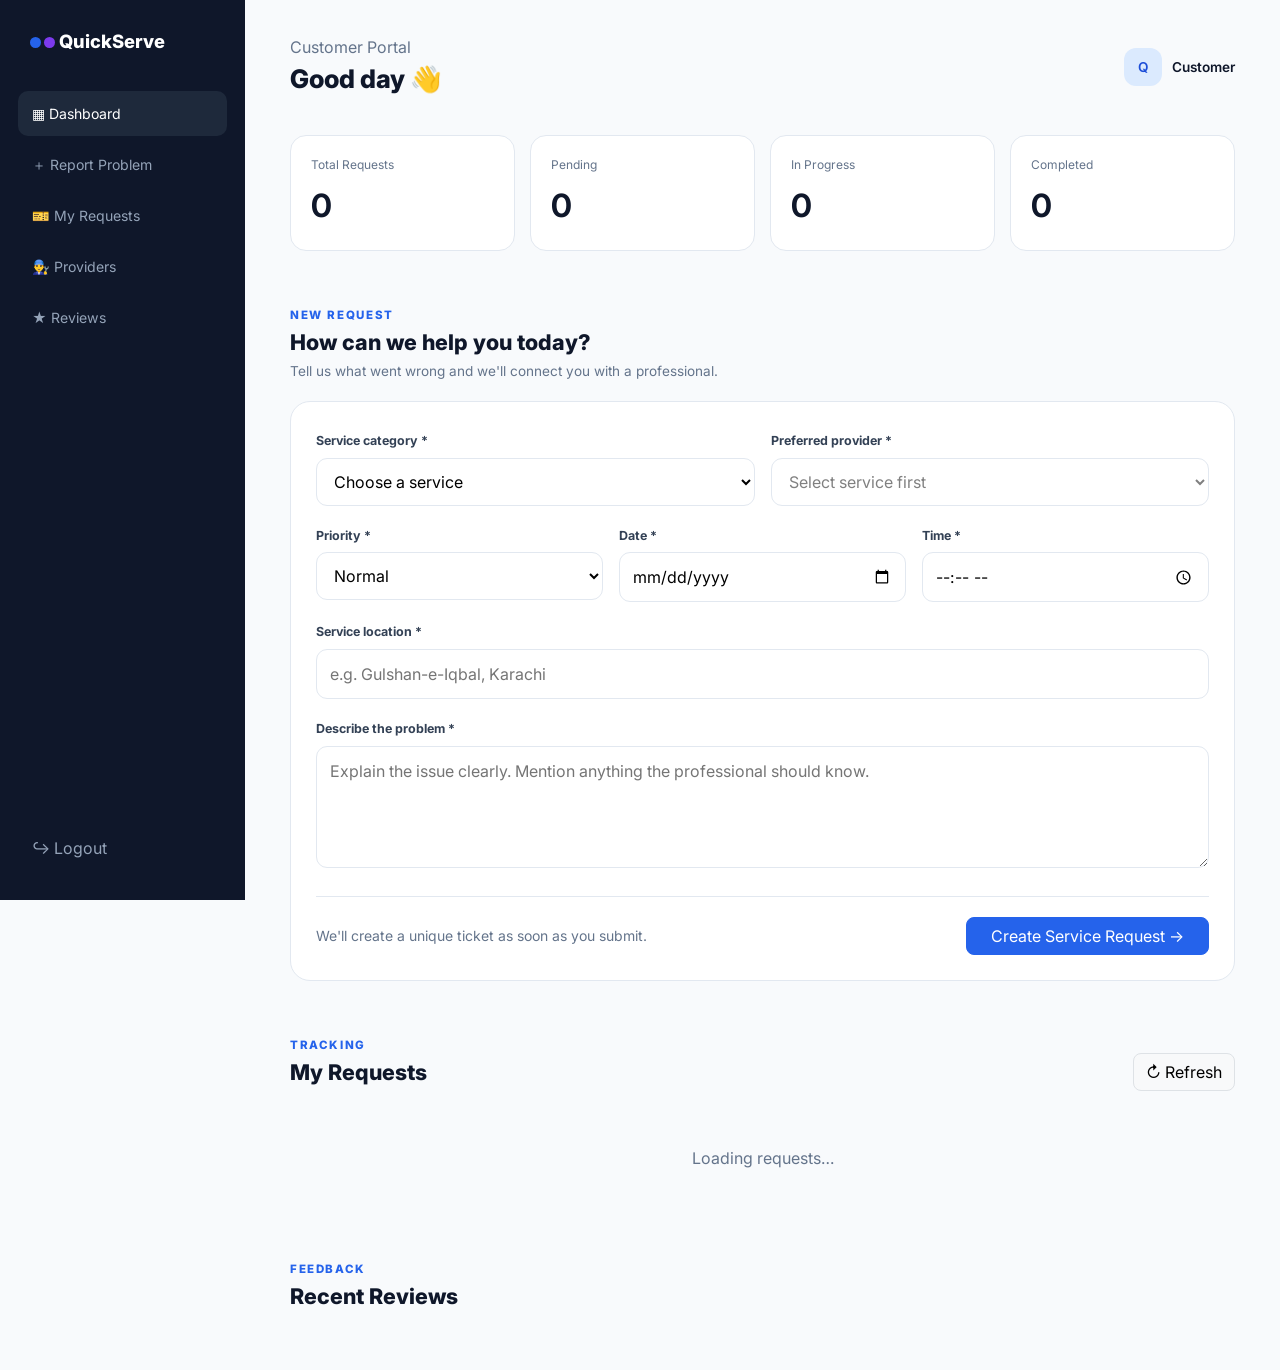
==== dashboard.html @ 6187bfa4 "auth and dashboard is completed@" ====
<!doctype html>
<html lang="en"><head><meta charset="UTF-8"><meta name="viewport" content="width=device-width,initial-scale=1.0"><title>QuickServe — Customer Dashboard</title>
<link rel="preconnect" href="https://fonts.googleapis.com"><link href="https://fonts.googleapis.com/css2?family=Inter:wght@400;500;600;700;800&display=swap" rel="stylesheet"><link href="https://cdn.jsdelivr.net/npm/bootstrap@5.3.3/dist/css/bootstrap.min.css" rel="stylesheet"><link rel="stylesheet" href="css/style.css"><link rel="stylesheet" href="css/dashboard.css"></head>
<body class="app-body"><div id="toastHost" class="toast-host"></div><div class="mobile-top"><a href="index.html" class="navbar-brand fw-800"><span class="brand-dot"></span>QuickServe</a><button id="menuBtn" class="btn btn-light">☰</button></div>
<div class="app-shell"><aside id="sidebar" class="sidebar"><a href="index.html" class="side-brand"><span class="brand-dot"></span>QuickServe</a><nav><a class="active" href="#overview">▦ <span>Dashboard</span></a><a href="#report">＋ <span>Report Problem</span></a><a href="#requests">🎫 <span>My Requests</span></a><a href="providers.html">👨‍🔧 <span>Providers</span></a><a href="#reviews">★ <span>Reviews</span></a></nav><button id="logoutBtn" class="logout">↪ <span>Logout</span></button></aside>
<main class="main-content"><header class="topbar"><div><span class="muted">Customer Portal</span><h1 id="greeting">Good day 👋</h1></div><div class="user-pill"><span id="avatar">Q</span><span id="userName">Customer</span></div></header>
<section id="overview"><div class="stat-grid"><div class="dash-stat"><span>Total Requests</span><strong id="totalCount">0</strong></div><div class="dash-stat"><span>Pending</span><strong id="pendingCount">0</strong></div><div class="dash-stat"><span>In Progress</span><strong id="progressCount">0</strong></div><div class="dash-stat"><span>Completed</span><strong id="completedCount">0</strong></div></div></section>
<section id="report" class="dash-section"><div class="section-title"><div><span class="eyebrow">NEW REQUEST</span><h2>How can we help you today?</h2><p>Tell us what went wrong and we'll connect you with a professional.</p></div></div>
<form id="bookingForm" class="form-card"><div class="row g-3"><div class="col-md-6 field"><label>Service category *</label><select id="serviceCategory" required><option value="">Choose a service</option><option>Plumbing</option><option>Electrical</option><option>AC Repair</option><option>Cleaning</option><option>Carpentry</option><option>Appliance Repair</option></select></div><div class="col-md-6 field"><label>Preferred provider *</label><select id="providerSelect" required disabled><option value="">Select service first</option></select></div><div class="col-md-4 field"><label>Priority *</label><select id="priority" required><option value="normal">Normal</option><option value="urgent">Urgent</option><option value="important">Important</option><option value="low">Low Priority</option></select></div><div class="col-md-4 field"><label>Date *</label><input id="bookingDate" type="date" required></div><div class="col-md-4 field"><label>Time *</label><input id="bookingTime" type="time" required></div><div class="col-12 field"><label>Service location *</label><input id="location" required placeholder="e.g. Gulshan-e-Iqbal, Karachi"></div><div class="col-12 field"><label>Describe the problem *</label><textarea id="description" required rows="4" placeholder="Explain the issue clearly. Mention anything the professional should know."></textarea></div></div><div class="form-bottom"><small>We'll create a unique ticket as soon as you submit.</small><button class="btn btn-primary rounded-3 px-4" type="submit">Create Service Request →</button></div></form></section>
<section id="requests" class="dash-section"><div class="section-title"><div><span class="eyebrow">TRACKING</span><h2>My Requests</h2></div><button id="refreshBtn" class="btn btn-light border rounded-3">↻ Refresh</button></div><div id="requestsList" class="requests-list"><div class="loading">Loading requests…</div></div></section>
<section id="reviews" class="dash-section"><div class="section-title"><div><span class="eyebrow">FEEDBACK</span><h2>Recent Reviews</h2></div></div><div id="reviewsList" class="requests-list"></div></section>
</main></div>
<div class="modal fade" id="ticketModal" tabindex="-1"><div class="modal-dialog modal-dialog-centered"><div class="modal-content ticket-modal"><div class="success-mark">✓</div><span class="eyebrow">REQUEST CREATED</span><h2>You're all set.</h2><p>Your service request has been sent to the selected professional.</p><div class="ticket-id" id="modalTicket">QS-000000</div><div id="modalDetails" class="modal-details"></div><button data-bs-dismiss="modal" class="btn btn-primary rounded-3 w-100">Track Request</button></div></div></div>
<div class="modal fade" id="reviewModal" tabindex="-1"><div class="modal-dialog modal-dialog-centered"><div class="modal-content ticket-modal"><span class="eyebrow">SERVICE COMPLETED</span><h2>How was your experience?</h2><p class="muted">Your feedback helps other customers choose confidently.</p><form id="reviewForm"><input type="hidden" id="reviewBookingId"><div id="starPicker" class="star-picker"><button type="button" data-star="1">★</button><button type="button" data-star="2">★</button><button type="button" data-star="3">★</button><button type="button" data-star="4">★</button><button type="button" data-star="5">★</button></div><textarea id="reviewText" rows="4" placeholder="Tell us about the service…" required></textarea><button class="btn btn-primary rounded-3 w-100 mt-3">Submit Review</button></form></div></div></div>
<script src="https://cdn.jsdelivr.net/npm/bootstrap@5.3.3/dist/js/bootstrap.bundle.min.js"></script><script src="https://cdn.jsdelivr.net/npm/gsap@3.12.5/dist/gsap.min.js"></script><script type="module" src="js/dashboard.js"></script></body></html>
---- css/style.css ----
:root{--primary:#2563eb;--primary-dark:#1d4ed8;--dark:#0f172a;--muted:#64748b;--bg:#f8fafc;--white:#fff;--success:#16a34a;--warning:#f59e0b;--danger:#ef4444;--purple:#7c3aed;--border:#e2e8f0}*{box-sizing:border-box}html{scroll-behavior:smooth}body{font-family:Inter,system-ui,sans-serif;color:var(--dark);background:var(--white)}a{text-decoration:none;color:inherit}.fw-800{font-weight:800}.muted{color:var(--muted)}.brand-dot{display:inline-block;width:11px;height:11px;border-radius:50%;background:var(--primary);box-shadow:14px 0 0 var(--purple);margin-right:18px}.qs-nav{background:rgba(255,255,255,.9);backdrop-filter:blur(14px);border-bottom:1px solid rgba(226,232,240,.7);padding:16px 0;z-index:10}.navbar-brand{letter-spacing:-.5px}.nav-link{color:#475569!important;font-weight:500}.btn-primary{background:var(--primary);border-color:var(--primary)}.btn-primary:hover{background:var(--primary-dark);border-color:var(--primary-dark)}.eyebrow{font-size:.72rem;letter-spacing:.14em;font-weight:800;color:var(--primary)}.hero{padding:155px 0 90px;background:radial-gradient(circle at 80% 20%,#dbeafe 0,transparent 35%),linear-gradient(180deg,#f8fbff,#fff)}.hero h1{font-size:clamp(2.7rem,6vw,5.1rem);line-height:1.02;letter-spacing:-.06em;font-weight:800;margin:18px 0}.hero p{font-size:1.1rem;line-height:1.8;color:var(--muted);max-width:610px}.text-gradient{background:linear-gradient(90deg,var(--primary),var(--purple));-webkit-background-clip:text;color:transparent}.mini-proof{display:flex;gap:20px;flex-wrap:wrap;color:#475569;font-size:.85rem;margin-top:28px}.hero-visual{height:460px;position:relative;display:flex;align-items:center;justify-content:center}.hero-center{width:270px;height:270px;border-radius:50%;background:#eff6ff;display:flex;align-items:center;justify-content:center;position:relative}.hero-logo{width:125px;height:125px;border-radius:34px;background:var(--dark);color:white;display:grid;place-items:center;font-weight:800;font-size:2.5rem;box-shadow:0 25px 50px rgba(15,23,42,.2)}.hero-check{position:absolute;right:30px;top:35px;width:52px;height:52px;background:var(--success);color:white;border-radius:50%;display:grid;place-items:center;font-size:1.4rem;border:6px solid white}.hero-orbit{position:absolute;border:1px dashed #93c5fd;border-radius:50%;inset:15px}.orbit-b{inset:50px;border-color:#c4b5fd}.float-card{position:absolute;background:white;border:1px solid var(--border);border-radius:18px;padding:15px;display:flex;gap:12px;align-items:center;box-shadow:0 20px 50px rgba(15,23,42,.12);z-index:2}.float-card small{display:block;color:var(--muted);font-size:.72rem;margin-top:3px}.card-one{left:0;top:65px}.card-two{right:0;bottom:65px}.icon-circle{width:44px;height:44px;border-radius:13px;background:#eff6ff;display:grid;place-items:center}.status-dot{width:12px;height:12px;border-radius:50%;background:#a855f7;box-shadow:0 0 0 6px #f3e8ff}.stats-section{border-block:1px solid var(--border);padding:28px 0}.stat{text-align:center;padding:8px}.stat strong{display:block;font-size:1.7rem}.stat span{color:var(--muted);font-size:.8rem}.section{padding:95px 0}.soft-section{background:var(--bg)}.section-heading{margin-bottom:42px}.section-heading h1,.section-heading h2{font-weight:800;letter-spacing:-.04em;margin-top:10px}.section-heading h2{font-size:clamp(2rem,4vw,3rem)}.section-heading p{color:var(--muted);max-width:650px}.service-card{height:100%;display:flex;align-items:center;gap:18px;padding:25px;border:1px solid var(--border);border-radius:20px;background:white;transition:.25s;position:relative}.service-card:hover{transform:translateY(-5px);box-shadow:0 18px 40px rgba(15,23,42,.09);border-color:#bfdbfe}.service-card h5{margin:0 0 6px;font-weight:700}.service-card p{margin:0;color:var(--muted);font-size:.85rem}.service-icon{width:55px;height:55px;border-radius:16px;background:#eff6ff;display:grid;place-items:center;font-size:1.5rem}.arrow{margin-left:auto;font-size:1.2rem;color:var(--primary)}.step-card{height:100%;background:white;border:1px solid var(--border);border-radius:20px;padding:25px;position:relative}.step-card>span{color:#cbd5e1;font-weight:800;font-size:1.3rem}.step-icon{font-size:1.7rem;margin:28px 0 14px}.step-card p{color:var(--muted);font-size:.9rem;line-height:1.7}.cta-box{border-radius:30px;padding:55px;background:linear-gradient(120deg,#0f172a,#172554);color:white;display:flex;justify-content:space-between;align-items:center;gap:30px}.cta-box h2{font-size:2.5rem;font-weight:800;margin:8px 0}.cta-box p{color:#cbd5e1}.footer{background:#0f172a;color:#cbd5e1;padding:35px 0;font-size:.85rem}.footer strong{color:white}.footer p{margin:.4rem 0 0}.providers-page,.detail-page{padding:145px 0 90px;background:var(--bg);min-height:100vh}.filter-bar{display:flex;gap:12px;margin-bottom:35px;flex-wrap:wrap}.filter-bar input,.filter-bar select{padding:13px 15px;border:1px solid var(--border);border-radius:12px;background:white;min-width:190px;outline:none}.filter-bar input{flex:1;min-width:240px}.provider-card{background:white;border:1px solid var(--border);border-radius:20px;padding:22px;height:100%;transition:.2s}.provider-card:hover{transform:translateY(-4px);box-shadow:0 15px 35px rgba(15,23,42,.08)}.avatar-lg{width:62px;height:62px;border-radius:18px;background:linear-gradient(135deg,#dbeafe,#ede9fe);display:grid;place-items:center;font-size:1.35rem;font-weight:800;color:var(--primary)}.rating{color:#f59e0b;font-weight:700}.provider-meta{display:flex;gap:14px;flex-wrap:wrap;color:var(--muted);font-size:.8rem;margin:15px 0}.detail-card{background:white;border:1px solid var(--border);border-radius:26px;padding:35px}.detail-hero{display:flex;gap:24px;align-items:center}.detail-avatar{width:100px;height:100px;border-radius:28px;background:#eff6ff;display:grid;place-items:center;font-size:2rem;font-weight:800;color:var(--primary)}.review-item{border-top:1px solid var(--border);padding:20px 0}.loading{text-align:center;color:var(--muted);padding:35px}.badge-status{display:inline-flex;padding:6px 10px;border-radius:999px;font-size:.7rem;font-weight:800;text-transform:uppercase;letter-spacing:.04em}.status-pending{background:#fef3c7;color:#92400e}.status-accepted{background:#dbeafe;color:#1d4ed8}.status-in_progress{background:#ede9fe;color:#6d28d9}.status-completed{background:#dcfce7;color:#166534}.status-rejected{background:#fee2e2;color:#991b1b}.priority-urgent{color:#b91c1c;background:#fee2e2}.priority-important{color:#92400e;background:#fef3c7}.priority-normal{color:#1d4ed8;background:#dbeafe}.priority-low{color:#475569;background:#f1f5f9}.toast-host{position:fixed;right:20px;bottom:20px;z-index:2000}.qs-toast{background:#0f172a;color:white;padding:14px 18px;border-radius:12px;box-shadow:0 15px 40px rgba(15,23,42,.2);margin-top:10px}.field label{font-size:.78rem;font-weight:700;margin-bottom:7px;color:#334155}.field input,.field select,.field textarea{width:100%;border:1px solid var(--border);border-radius:11px;padding:12px 13px;outline:none;background:white}.field input:focus,.field select:focus,.field textarea:focus{border-color:#93c5fd;box-shadow:0 0 0 3px #eff6ff}.mobile-top{display:none}@media(max-width:767px){.hero{padding-top:125px}.hero-visual{height:350px}.hero-center{width:210px;height:210px}.hero-logo{width:95px;height:95px}.float-card{transform:scale(.85)}.card-one{left:-10px}.card-two{right:-10px}.section{padding:65px 0}.cta-box{padding:35px;display:block}.cta-box .btn{margin-top:15px}.qs-nav .navbar-collapse{padding-top:15px}.providers-page,.detail-page{padding-top:110px}}
---- css/dashboard.css ----
.app-body{background:#f8fafc}.app-shell{display:flex;min-height:100vh}.sidebar{width:245px;background:#0f172a;color:#cbd5e1;padding:28px 18px;display:flex;flex-direction:column;position:fixed;inset:0 auto 0 0;z-index:20}.side-brand{color:white;font-weight:800;font-size:1.15rem;padding:0 12px 35px}.sidebar nav{display:grid;gap:6px}.sidebar nav a{padding:12px 14px;border-radius:10px;color:#94a3b8;font-size:.88rem}.sidebar nav a:hover,.sidebar nav a.active{background:#1e293b;color:white}.logout{margin-top:auto;background:none;border:0;color:#94a3b8;text-align:left;padding:12px 14px}.main-content{margin-left:245px;width:calc(100% - 245px);padding:35px 45px}.topbar{display:flex;justify-content:space-between;align-items:center;margin-bottom:35px}.topbar h1{font-size:1.6rem;font-weight:800;margin:5px 0}.user-pill{display:flex;gap:10px;align-items:center;font-size:.85rem;font-weight:600}.user-pill span:first-child{width:38px;height:38px;border-radius:12px;background:#dbeafe;color:#1d4ed8;display:grid;place-items:center}.stat-grid{display:grid;grid-template-columns:repeat(4,1fr);gap:15px}.dash-stat{background:white;border:1px solid #e2e8f0;border-radius:16px;padding:20px}.dash-stat span{display:block;color:#64748b;font-size:.75rem}.dash-stat strong{display:block;font-size:2rem;margin-top:8px}.dash-section{margin-top:50px}.section-title{display:flex;justify-content:space-between;align-items:end;gap:15px;margin-bottom:20px}.section-title h2{font-size:1.35rem;font-weight:800;margin:5px 0}.section-title p{color:#64748b;font-size:.85rem;margin:0}.form-card{background:white;border:1px solid #e2e8f0;border-radius:20px;padding:25px}.form-bottom{border-top:1px solid #e2e8f0;margin-top:22px;padding-top:20px;display:flex;justify-content:space-between;align-items:center;gap:20px}.form-bottom small{color:#64748b}.requests-list{display:grid;gap:15px}.request-card{background:white;border:1px solid #e2e8f0;border-radius:18px;padding:20px}.request-head{display:flex;justify-content:space-between;gap:15px;align-items:start}.request-head h5{font-weight:800;margin:0}.request-info{display:grid;grid-template-columns:repeat(4,1fr);gap:12px;margin:18px 0;color:#475569;font-size:.8rem}.request-info strong{display:block;color:#0f172a;font-size:.72rem;text-transform:uppercase;margin-bottom:4px}.timeline{display:flex;align-items:center;margin:20px 0}.timeline-step{font-size:.7rem;text-align:center;color:#94a3b8;position:relative;flex:1}.timeline-step:before{content:"";display:block;width:18px;height:18px;border-radius:50%;border:2px solid #cbd5e1;background:white;margin:0 auto 7px;position:relative;z-index:2}.timeline-step:after{content:"";position:absolute;top:9px;left:0;width:100%;height:2px;background:#e2e8f0}.timeline-step:first-child:after{left:50%;width:50%}.timeline-step:last-child:after{width:50%}.timeline-step.done{color:#166534}.timeline-step.done:before{background:#16a34a;border-color:#16a34a}.timeline-step.done:after{background:#86efac}.timeline-step.current{color:#1d4ed8;font-weight:700}.timeline-step.current:before{border-color:#2563eb;box-shadow:0 0 0 4px #dbeafe}.ticket-modal{border:0;border-radius:25px;padding:38px;text-align:center}.success-mark{width:64px;height:64px;border-radius:50%;background:#dcfce7;color:#16a34a;display:grid;place-items:center;margin:0 auto 20px;font-size:1.6rem}.ticket-id{font-size:1.35rem;font-weight:800;letter-spacing:.05em;background:#f1f5f9;padding:15px;border-radius:12px;margin:20px 0}.modal-details{font-size:.85rem;color:#64748b;text-align:left;margin-bottom:20px}.star-picker{display:flex;justify-content:center;gap:5px;margin:20px 0}.star-picker button{border:0;background:none;font-size:2.2rem;color:#cbd5e1;padding:2px;cursor:pointer}.star-picker button.selected{color:#f59e0b}.review-box{background:#fff;border:1px solid #e2e8f0;border-radius:16px;padding:18px}.review-stars{color:#f59e0b}.mobile-top{padding:15px 18px;background:white;border-bottom:1px solid #e2e8f0;justify-content:space-between;align-items:center}@media(max-width:900px){.sidebar{transform:translateX(-100%);transition:.25s}.sidebar.open{transform:none}.main-content{margin-left:0;width:100%;padding:25px 18px}.mobile-top{display:flex}.stat-grid{grid-template-columns:repeat(2,1fr)}.request-info{grid-template-columns:repeat(2,1fr)}.form-bottom{align-items:stretch;flex-direction:column}.section-title{align-items:start}}@media(max-width:480px){.stat-grid{grid-template-columns:1fr 1fr}.topbar{align-items:start}.user-pill span:last-child{display:none}}
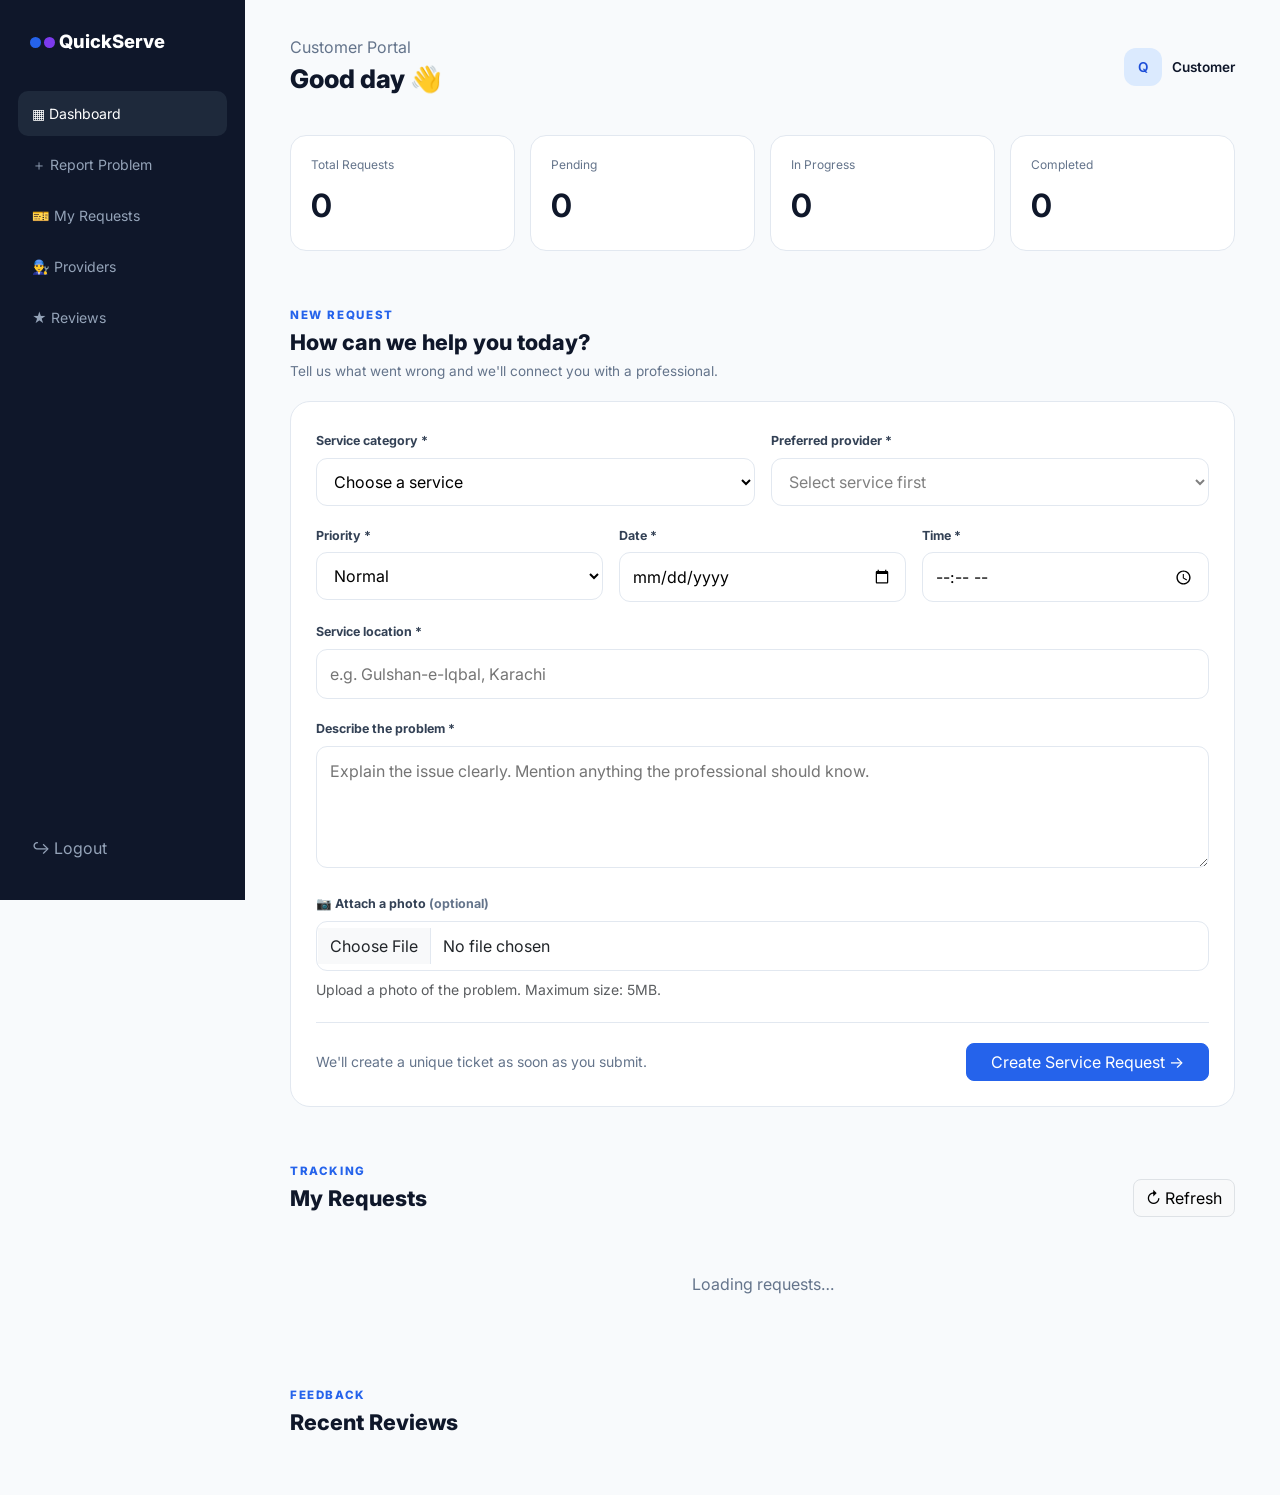
==== commit 3c61ff59: "added img upload opt" ====
--- a/dashboard.html
+++ b/dashboard.html
@@ -1,15 +1,172 @@
 <!doctype html>
-<html lang="en"><head><meta charset="UTF-8"><meta name="viewport" content="width=device-width,initial-scale=1.0"><title>QuickServe — Customer Dashboard</title>
-<link rel="preconnect" href="https://fonts.googleapis.com"><link href="https://fonts.googleapis.com/css2?family=Inter:wght@400;500;600;700;800&display=swap" rel="stylesheet"><link href="https://cdn.jsdelivr.net/npm/bootstrap@5.3.3/dist/css/bootstrap.min.css" rel="stylesheet"><link rel="stylesheet" href="css/style.css"><link rel="stylesheet" href="css/dashboard.css"></head>
-<body class="app-body"><div id="toastHost" class="toast-host"></div><div class="mobile-top"><a href="index.html" class="navbar-brand fw-800"><span class="brand-dot"></span>QuickServe</a><button id="menuBtn" class="btn btn-light">☰</button></div>
-<div class="app-shell"><aside id="sidebar" class="sidebar"><a href="index.html" class="side-brand"><span class="brand-dot"></span>QuickServe</a><nav><a class="active" href="#overview">▦ <span>Dashboard</span></a><a href="#report">＋ <span>Report Problem</span></a><a href="#requests">🎫 <span>My Requests</span></a><a href="providers.html">👨‍🔧 <span>Providers</span></a><a href="#reviews">★ <span>Reviews</span></a></nav><button id="logoutBtn" class="logout">↪ <span>Logout</span></button></aside>
-<main class="main-content"><header class="topbar"><div><span class="muted">Customer Portal</span><h1 id="greeting">Good day 👋</h1></div><div class="user-pill"><span id="avatar">Q</span><span id="userName">Customer</span></div></header>
-<section id="overview"><div class="stat-grid"><div class="dash-stat"><span>Total Requests</span><strong id="totalCount">0</strong></div><div class="dash-stat"><span>Pending</span><strong id="pendingCount">0</strong></div><div class="dash-stat"><span>In Progress</span><strong id="progressCount">0</strong></div><div class="dash-stat"><span>Completed</span><strong id="completedCount">0</strong></div></div></section>
-<section id="report" class="dash-section"><div class="section-title"><div><span class="eyebrow">NEW REQUEST</span><h2>How can we help you today?</h2><p>Tell us what went wrong and we'll connect you with a professional.</p></div></div>
-<form id="bookingForm" class="form-card"><div class="row g-3"><div class="col-md-6 field"><label>Service category *</label><select id="serviceCategory" required><option value="">Choose a service</option><option>Plumbing</option><option>Electrical</option><option>AC Repair</option><option>Cleaning</option><option>Carpentry</option><option>Appliance Repair</option></select></div><div class="col-md-6 field"><label>Preferred provider *</label><select id="providerSelect" required disabled><option value="">Select service first</option></select></div><div class="col-md-4 field"><label>Priority *</label><select id="priority" required><option value="normal">Normal</option><option value="urgent">Urgent</option><option value="important">Important</option><option value="low">Low Priority</option></select></div><div class="col-md-4 field"><label>Date *</label><input id="bookingDate" type="date" required></div><div class="col-md-4 field"><label>Time *</label><input id="bookingTime" type="time" required></div><div class="col-12 field"><label>Service location *</label><input id="location" required placeholder="e.g. Gulshan-e-Iqbal, Karachi"></div><div class="col-12 field"><label>Describe the problem *</label><textarea id="description" required rows="4" placeholder="Explain the issue clearly. Mention anything the professional should know."></textarea></div></div><div class="form-bottom"><small>We'll create a unique ticket as soon as you submit.</small><button class="btn btn-primary rounded-3 px-4" type="submit">Create Service Request →</button></div></form></section>
-<section id="requests" class="dash-section"><div class="section-title"><div><span class="eyebrow">TRACKING</span><h2>My Requests</h2></div><button id="refreshBtn" class="btn btn-light border rounded-3">↻ Refresh</button></div><div id="requestsList" class="requests-list"><div class="loading">Loading requests…</div></div></section>
-<section id="reviews" class="dash-section"><div class="section-title"><div><span class="eyebrow">FEEDBACK</span><h2>Recent Reviews</h2></div></div><div id="reviewsList" class="requests-list"></div></section>
-</main></div>
-<div class="modal fade" id="ticketModal" tabindex="-1"><div class="modal-dialog modal-dialog-centered"><div class="modal-content ticket-modal"><div class="success-mark">✓</div><span class="eyebrow">REQUEST CREATED</span><h2>You're all set.</h2><p>Your service request has been sent to the selected professional.</p><div class="ticket-id" id="modalTicket">QS-000000</div><div id="modalDetails" class="modal-details"></div><button data-bs-dismiss="modal" class="btn btn-primary rounded-3 w-100">Track Request</button></div></div></div>
-<div class="modal fade" id="reviewModal" tabindex="-1"><div class="modal-dialog modal-dialog-centered"><div class="modal-content ticket-modal"><span class="eyebrow">SERVICE COMPLETED</span><h2>How was your experience?</h2><p class="muted">Your feedback helps other customers choose confidently.</p><form id="reviewForm"><input type="hidden" id="reviewBookingId"><div id="starPicker" class="star-picker"><button type="button" data-star="1">★</button><button type="button" data-star="2">★</button><button type="button" data-star="3">★</button><button type="button" data-star="4">★</button><button type="button" data-star="5">★</button></div><textarea id="reviewText" rows="4" placeholder="Tell us about the service…" required></textarea><button class="btn btn-primary rounded-3 w-100 mt-3">Submit Review</button></form></div></div></div>
-<script src="https://cdn.jsdelivr.net/npm/bootstrap@5.3.3/dist/js/bootstrap.bundle.min.js"></script><script src="https://cdn.jsdelivr.net/npm/gsap@3.12.5/dist/gsap.min.js"></script><script type="module" src="js/dashboard.js"></script></body></html>+<html lang="en">
+
+<head>
+    <meta charset="UTF-8">
+    <meta name="viewport" content="width=device-width,initial-scale=1.0">
+    <title>QuickServe — Customer Dashboard</title>
+    <link rel="preconnect" href="https://fonts.googleapis.com">
+    <link href="https://fonts.googleapis.com/css2?family=Inter:wght@400;500;600;700;800&display=swap" rel="stylesheet">
+    <link href="https://cdn.jsdelivr.net/npm/bootstrap@5.3.3/dist/css/bootstrap.min.css" rel="stylesheet">
+    <link rel="stylesheet" href="css/style.css">
+    <link rel="stylesheet" href="css/dashboard.css">
+</head>
+
+<body class="app-body">
+    <div id="toastHost" class="toast-host"></div>
+    <div class="mobile-top"><a href="index.html" class="navbar-brand fw-800"><span
+                class="brand-dot"></span>QuickServe</a><button id="menuBtn" class="btn btn-light">☰</button></div>
+    <div class="app-shell">
+        <aside id="sidebar" class="sidebar"><a href="index.html" class="side-brand"><span
+                    class="brand-dot"></span>QuickServe</a>
+            <nav><a class="active" href="#overview">▦ <span>Dashboard</span></a><a href="#report">＋ <span>Report
+                        Problem</span></a><a href="#requests">🎫 <span>My Requests</span></a><a
+                    href="providers.html">👨‍🔧 <span>Providers</span></a><a href="#reviews">★ <span>Reviews</span></a>
+            </nav><button id="logoutBtn" class="logout">↪ <span>Logout</span></button>
+        </aside>
+        <main class="main-content">
+            <header class="topbar">
+                <div><span class="muted">Customer Portal</span>
+                    <h1 id="greeting">Good day 👋</h1>
+                </div>
+                <div class="user-pill"><span id="avatar">Q</span><span id="userName">Customer</span></div>
+            </header>
+            <section id="overview">
+                <div class="stat-grid">
+                    <div class="dash-stat"><span>Total Requests</span><strong id="totalCount">0</strong></div>
+                    <div class="dash-stat"><span>Pending</span><strong id="pendingCount">0</strong></div>
+                    <div class="dash-stat"><span>In Progress</span><strong id="progressCount">0</strong></div>
+                    <div class="dash-stat"><span>Completed</span><strong id="completedCount">0</strong></div>
+                </div>
+            </section>
+            <section id="report" class="dash-section">
+                <div class="section-title">
+                    <div><span class="eyebrow">NEW REQUEST</span>
+                        <h2>How can we help you today?</h2>
+                        <p>Tell us what went wrong and we'll connect you with a professional.</p>
+                    </div>
+                </div>
+                <form id="bookingForm" class="form-card">
+                    <div class="row g-3">
+                        <div class="col-md-6 field"><label>Service category *</label><select id="serviceCategory"
+                                required>
+                                <option value="">Choose a service</option>
+                                <option>Plumbing</option>
+                                <option>Electrical</option>
+                                <option>AC Repair</option>
+                                <option>Cleaning</option>
+                                <option>Carpentry</option>
+                                <option>Appliance Repair</option>
+                            </select></div>
+                        <div class="col-md-6 field"><label>Preferred provider *</label><select id="providerSelect"
+                                required disabled>
+                                <option value="">Select service first</option>
+                            </select></div>
+                        <div class="col-md-4 field"><label>Priority *</label><select id="priority" required>
+                                <option value="normal">Normal</option>
+                                <option value="urgent">Urgent</option>
+                                <option value="important">Important</option>
+                                <option value="low">Low Priority</option>
+                            </select></div>
+                        <div class="col-md-4 field"><label>Date *</label><input id="bookingDate" type="date" required>
+                        </div>
+                        <div class="col-md-4 field"><label>Time *</label><input id="bookingTime" type="time" required>
+                        </div>
+                        <div class="col-12 field"><label>Service location *</label><input id="location" required
+                                placeholder="e.g. Gulshan-e-Iqbal, Karachi"></div>
+                        <div class="col-12 field"><label>Describe the problem *</label><textarea id="description"
+                                required rows="4"
+                                placeholder="Explain the issue clearly. Mention anything the professional should know."></textarea>
+                        </div>
+                        <div class="col-12 field">
+    <label>📷 Attach a photo <span class="muted">(optional)</span></label>
+
+    <input
+        type="file"
+        id="serviceImage"
+        class="form-control"
+        accept="image/png,image/jpeg,image/webp,image/gif"
+    >
+
+    <small class="text-muted d-block mt-2">
+        Upload a photo of the problem. Maximum size: 5MB.
+    </small>
+
+    <div id="imagePreview" class="image-preview mt-3 d-none">
+        <div class="position-relative d-inline-block">
+            <img
+                id="previewImage"
+                src=""
+                alt="Service request preview"
+                class="img-fluid rounded-4"
+                style="max-width:280px;max-height:200px;object-fit:cover;"
+            >
+
+            <button
+                type="button"
+                id="removeImage"
+                class="btn btn-danger btn-sm rounded-circle position-absolute top-0 end-0 m-2"
+            >
+                ×
+            </button>
+        </div>
+    </div>
+</div>
+                    </div>
+                    <div class="form-bottom"><small>We'll create a unique ticket as soon as you submit.</small><button
+                            class="btn btn-primary rounded-3 px-4" type="submit">Create Service Request →</button></div>
+                </form>
+            </section>
+            <section id="requests" class="dash-section">
+                <div class="section-title">
+                    <div><span class="eyebrow">TRACKING</span>
+                        <h2>My Requests</h2>
+                    </div><button id="refreshBtn" class="btn btn-light border rounded-3">↻ Refresh</button>
+                </div>
+                <div id="requestsList" class="requests-list">
+                    <div class="loading">Loading requests…</div>
+                </div>
+            </section>
+            <section id="reviews" class="dash-section">
+                <div class="section-title">
+                    <div><span class="eyebrow">FEEDBACK</span>
+                        <h2>Recent Reviews</h2>
+                    </div>
+                </div>
+                <div id="reviewsList" class="requests-list"></div>
+            </section>
+        </main>
+    </div>
+    <div class="modal fade" id="ticketModal" tabindex="-1">
+        <div class="modal-dialog modal-dialog-centered">
+            <div class="modal-content ticket-modal">
+                <div class="success-mark">✓</div><span class="eyebrow">REQUEST CREATED</span>
+                <h2>You're all set.</h2>
+                <p>Your service request has been sent to the selected professional.</p>
+                <div class="ticket-id" id="modalTicket">QS-000000</div>
+                <div id="modalDetails" class="modal-details"></div><button data-bs-dismiss="modal"
+                    class="btn btn-primary rounded-3 w-100">Track Request</button>
+            </div>
+        </div>
+    </div>
+    <div class="modal fade" id="reviewModal" tabindex="-1">
+        <div class="modal-dialog modal-dialog-centered">
+            <div class="modal-content ticket-modal"><span class="eyebrow">SERVICE COMPLETED</span>
+                <h2>How was your experience?</h2>
+                <p class="muted">Your feedback helps other customers choose confidently.</p>
+                <form id="reviewForm"><input type="hidden" id="reviewBookingId">
+                    <div id="starPicker" class="star-picker"><button type="button" data-star="1">★</button><button
+                            type="button" data-star="2">★</button><button type="button" data-star="3">★</button><button
+                            type="button" data-star="4">★</button><button type="button" data-star="5">★</button></div>
+                    <textarea id="reviewText" rows="4" placeholder="Tell us about the service…"
+                        required></textarea><button class="btn btn-primary rounded-3 w-100 mt-3">Submit Review</button>
+                </form>
+            </div>
+        </div>
+    </div>
+    <script src="https://cdn.jsdelivr.net/npm/bootstrap@5.3.3/dist/js/bootstrap.bundle.min.js"></script>
+    <script src="https://cdn.jsdelivr.net/npm/gsap@3.12.5/dist/gsap.min.js"></script>
+    <script type="module" src="js/dashboard.js"></script>
+</body>
+
+</html>
